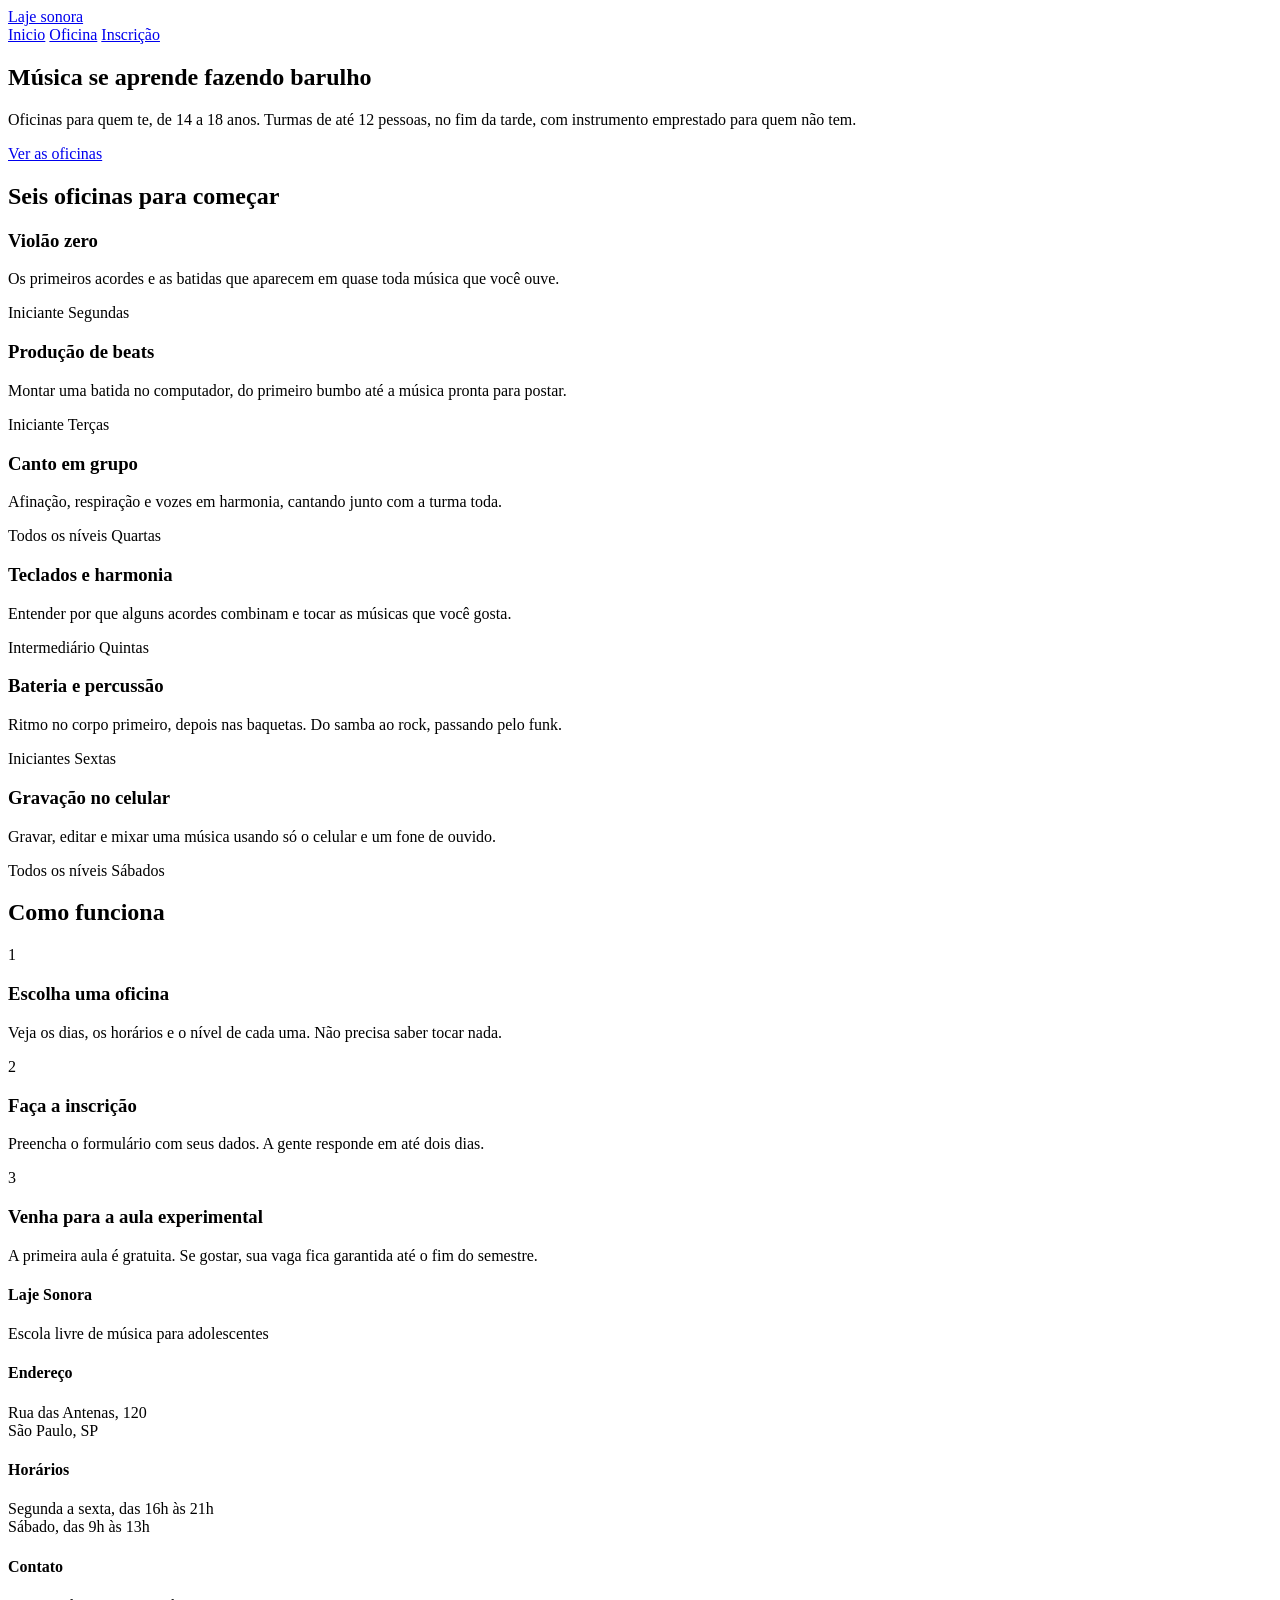
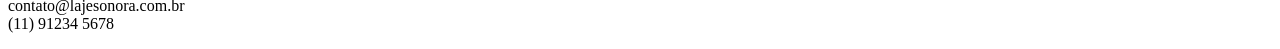
==== index.html @ 454affb0 "Initial commit" ====
<!DOCTYPE html>
<html lang="pt-BR">
<head>
    <meta charset="UTF-8">
    <meta name="viewport" content="width=device-width, initial-scale=1.0">
    <title>Laje sonora | inicio</title>
    <link rel="preconnect" href="https://fonts.googleapis.com">
    <link rel="preconnect" href="https://fonts.gstatic.com" crossorigin>
    <link href="https://fonts.googleapis.com/css2?family=Big+Shoulders:opsz,wght@10..72,100..900&display=swap" rel="stylesheet">
    <link rel="stylesheet" href="index.css">
</head>
<body>
    <header class="conteudo topo">
        <a href="index.html" class="logo">Laje sonora</a>

        <nav class="menu">
            <a href="index.html" class="atual">Inicio</a>
            <a href="oficinas.html" class="">Oficina</a>
            <a href="inscricao.html" class="">Inscrição</a>
        </nav>
    </header>

    <main>
        <section class="conteudo cartazes">
            <div class="cartaz" class="cartaz-principal">
                <h1>Música se aprende fazendo barulho</h1>
            </div>
            <div class="cartaz" class="cartaz-lateral">
                <p>Oficinas para quem te, de 14 a 18 anos. Turmas de até 12 pessoas, no fim da tarde, com instrumento emprestado para quem não tem.</p>
                <a href="oficinas.html" class="botao">Ver as oficinas</a>
            </div>
        </section>
        
        <section class="conteudo" class="secao">
            <h2>Seis oficinas para começar</h2>

            <div class="cards">
                <article class="card">
                    <div class="foto foto-azul"></div>

                    <div class="card-texto">
                        <h3>Violão zero</h3>
                        <p>Os primeiros acordes e as batidas que aparecem em quase toda música que você ouve.</p>
                        <div class="card-info">
                            <span>Iniciante</span>
                            <span>Segundas</span>
                        </div>
                    </div>
                </article>
                <article class="card">
                    <div class="foto foto-amarela"></div>

                    <div class="card-texto">
                        <h3>Produção de beats</h3>
                        <p>Montar uma batida no computador, do primeiro bumbo até a música pronta para postar.</p>
                        <div class="card-info">
                            <span>Iniciante</span>
                            <span>Terças</span>
                        </div>
                    </div>
                </article>
                <article class="card">
                    <div class="foto foto-tinta"></div>

                    <div class="card-texto">
                        <h3>Canto em grupo</h3>
                        <p>Afinação, respiração e vozes em harmonia, cantando junto com a turma toda.</p>
                        <div class="card-info">
                            <span>Todos os níveis</span>
                            <span>Quartas</span>
                        </div>
                    </div>
                </article>
                <article class="card">
                    <div class="foto"></div>

                    <div class="card-texto">
                        <h3>Teclados e harmonia</h3>
                        <p>Entender por que alguns acordes combinam e tocar as músicas que você gosta.</p>
                        <div class="card-info">
                            <span>Intermediário</span>
                            <span>Quintas</span>
                        </div>
                    </div>
                </article>
                <article class="card">
                    <div class="foto foto-azul"></div>

                    <div class="card-texto">
                        <h3>Bateria e percussão</h3>
                        <p>Ritmo no corpo primeiro, depois nas baquetas. Do samba ao rock, passando pelo funk.</p>
                        <div class="card-info">
                            <span>Iniciantes</span>
                            <span>Sextas</span>
                        </div>
                    </div>
                </article>
                <article class="card">
                    <div class="foto foto-amarela"></div>

                    <div class="card-texto">
                        <h3>Gravação no celular</h3>
                        <p>Gravar, editar e mixar uma música usando só o celular e um fone de ouvido.</p>
                        <div class="card-info">
                            <span>Todos os níveis</span>
                            <span>Sábados</span>
                        </div>
                    </div>
                </article>
            </div>
        </section>
        <section class="conteudo secao">
            <h2 class="titulo-secao">Como funciona</h2>
            
            <div class="passos">
                <div class="passo">
                    <p class="passo-numero">1</p>
                    <h3>Escolha uma oficina</h3>
                    <p>Veja os dias, os horários e o nível de cada uma. Não precisa saber tocar nada.</p>
                </div>
                <div class="passo">
                    <p class="passo-numero">2</p>
                    <h3>Faça a inscrição</h3>
                    <p>Preencha o formulário com seus dados. A gente responde em até dois dias.</p>
                </div>
                <div class="passo">
                    <p class="passo-numero">3</p>
                    <h3>Venha para a aula experimental</h3>
                    <p>A primeira aula é gratuita. Se gostar, sua vaga fica garantida até o fim do semestre.</p>
                </div>
            </div>
        </section>
    </main>
    <footer class="rodape">
        <div class="conteudo rodape-coluna">
            <div class="rodape-coluna">
                <h4>Laje Sonora</h4>
                <p>Escola livre de música para adolescentes</p>
            </div>
            <div class="rodape-coluna">
                <h4>Endereço</h4>
                <p>Rua das Antenas, 120 <br> São Paulo, SP</p>
            </div>
            <div class="rodape-coluna">
                <h4>Horários</h4>
                <p>Segunda a sexta, das 16h às 21h <br> Sábado, das 9h às 13h</p>
            </div>
            <div class="rodape-coluna">
                <h4>Contato</h4>
                <p>contato@lajesonora.com.br <br> (11) 91234 5678</p>
            </div>
        </div>
    </footer>
</body>
</html>
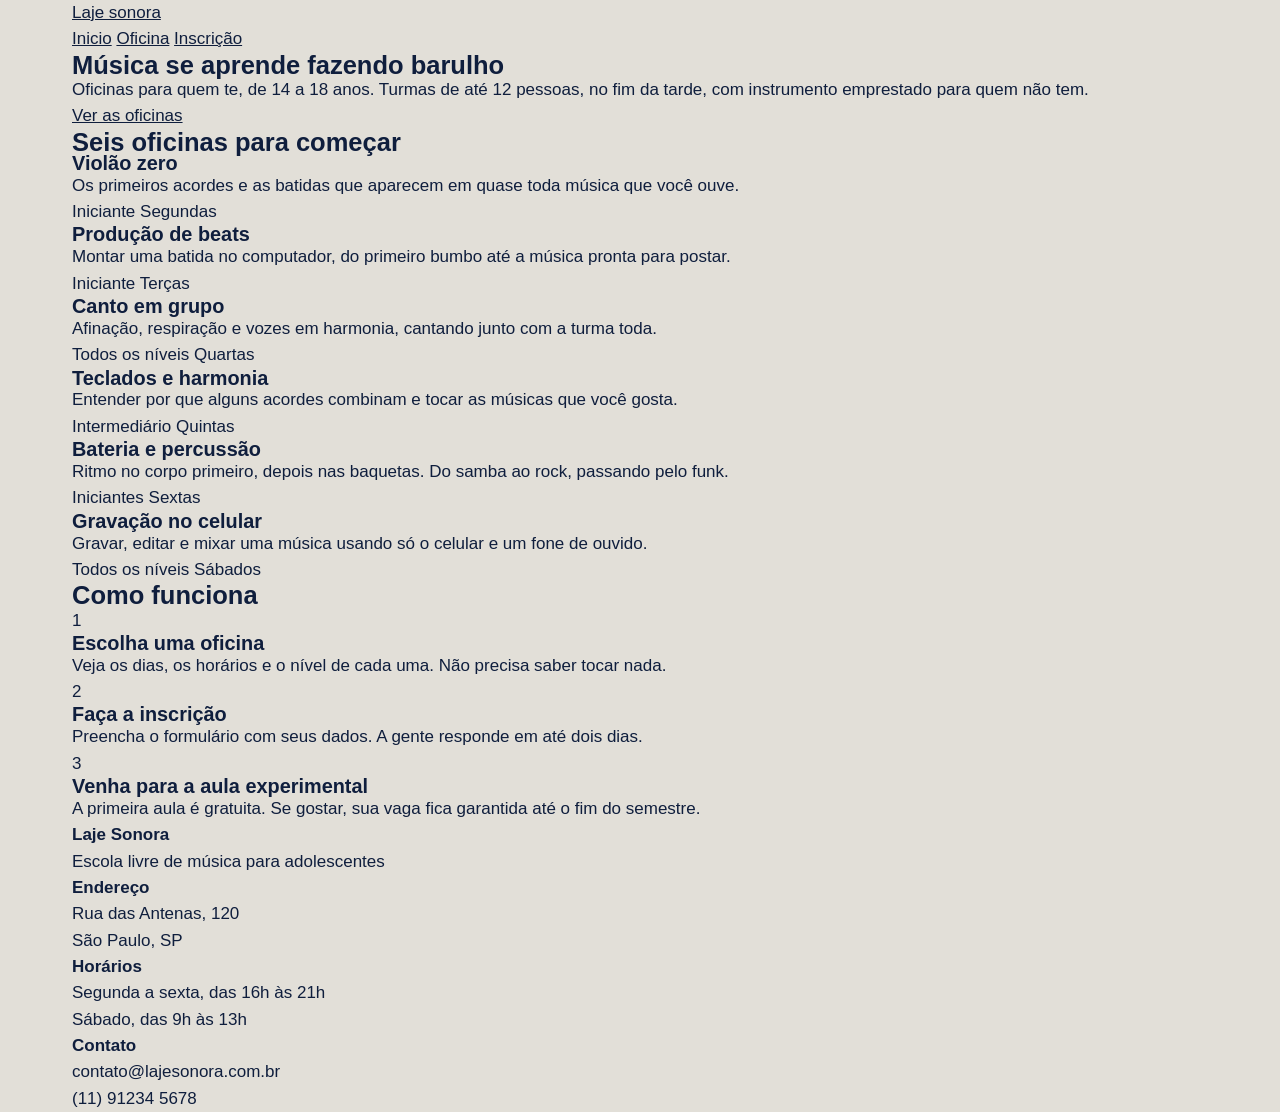
==== commit a11453a8: "CSS geral: reset, variáveis e fontes" ====
--- a/index.html
+++ b/index.html
@@ -10,6 +10,7 @@
     <link rel="stylesheet" href="index.css">
 </head>
 <body>
+    
     <header class="conteudo topo">
         <a href="index.html" class="logo">Laje sonora</a>
 
@@ -131,6 +132,7 @@
             </div>
         </section>
     </main>
+
     <footer class="rodape">
         <div class="conteudo rodape-coluna">
             <div class="rodape-coluna">
--- a/index.css
+++ b/index.css
@@ -0,0 +1,42 @@
+* {
+    margin: 0;
+    padding: 0;
+    box-sizing: border-box;
+}
+
+:root {
+    --concreto: #E2DFD8;
+    --concreto-escuro: #CBC7BE;
+    --tinta: #0F1E3D;
+    --caixa-dagua: #1F5FBF;
+    --fita: #F3C623;
+    --branco: #FFFFFF;
+
+    --fonte-cartaz: "Big Shoulders", "Arial Narrow", sans-serif;
+    --fonte-texto: "Archivo", "Arial", sans-serif;
+}
+
+body {
+    background: var(--concreto);
+    color: var(--tinta);
+    font-family: var(--fonte-texto);
+    font-size: 17px;
+    line-height: 1.55;
+}
+
+a {
+    color: inherit;;
+}
+
+h1, h2, h3{
+    font-family: var(--fonte-cartaz);
+    font-weight: 900;
+    line-height: 0.95;
+    text-decoration: none;
+}
+
+.conteudo {
+    max-width: 1200px;
+    margin-inline: auto;
+    padding-inline: 32px;
+}
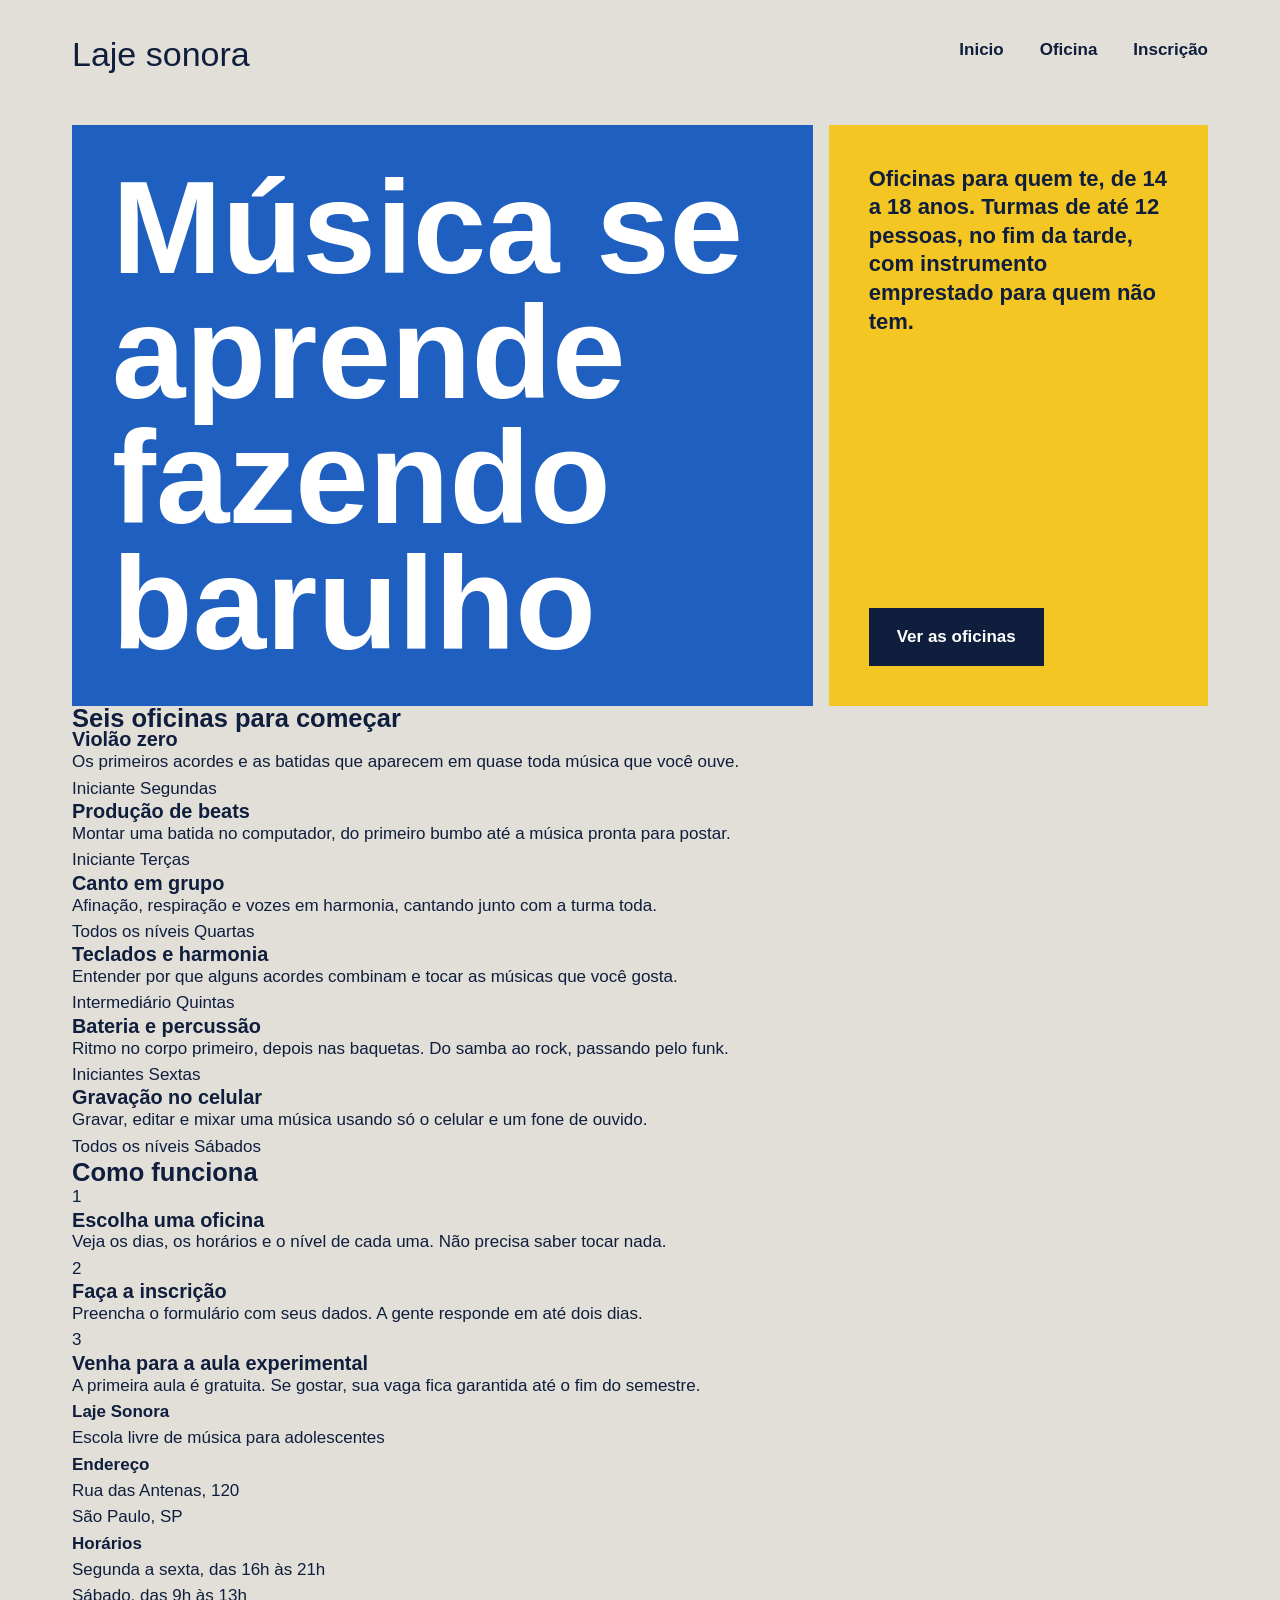
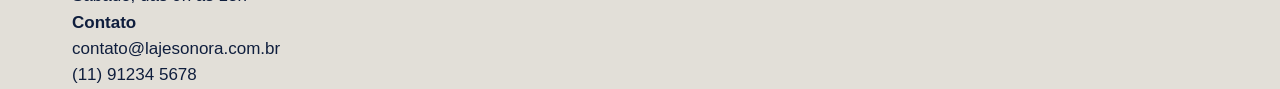
==== commit 6cb26610: "Cartazes do topo" ====
--- a/index.html
+++ b/index.html
@@ -23,16 +23,16 @@
 
     <main>
         <section class="conteudo cartazes">
-            <div class="cartaz" class="cartaz-principal">
+            <div class="cartaz cartaz-principal">
                 <h1>Música se aprende fazendo barulho</h1>
             </div>
-            <div class="cartaz" class="cartaz-lateral">
+            <div class="cartaz cartaz-lateral">
                 <p>Oficinas para quem te, de 14 a 18 anos. Turmas de até 12 pessoas, no fim da tarde, com instrumento emprestado para quem não tem.</p>
                 <a href="oficinas.html" class="botao">Ver as oficinas</a>
             </div>
         </section>
         
-        <section class="conteudo" class="secao">
+        <section class="conteudo secao">
             <h2>Seis oficinas para começar</h2>
 
             <div class="cards">
--- a/index.css
+++ b/index.css
@@ -13,7 +13,7 @@
     --branco: #FFFFFF;
 
     --fonte-cartaz: "Big Shoulders", "Arial Narrow", sans-serif;
-    --fonte-texto: "Archivo", "Arial", sans-serif;
+    --fonte-texto: "Archivo", Arial, sans-serif;
 }
 
 body {
@@ -32,7 +32,6 @@
     font-family: var(--fonte-cartaz);
     font-weight: 900;
     line-height: 0.95;
-    text-decoration: none;
 }
 
 .conteudo {
@@ -40,3 +39,95 @@
     margin-inline: auto;
     padding-inline: 32px;
 }
+
+
+.topo {
+    padding-block: 28px;
+    display: flex;
+    justify-content: space-between;
+    align-items: center;
+}
+
+.logo {
+    font-family: var(--fonte-cartaz);
+    font-size: 34px;
+    font-weight: 900px;
+    text-decoration: none;
+}
+
+.menu {
+    display: flex;
+    gap: 36px;
+}
+
+.menu a{
+    font-weight: 600;
+    text-decoration: none;
+    padding-bottom: 4px;
+    border-bottom: 4px solid transparent;
+}
+
+.menu a:hover {
+    border-bottom-color: var(--tinta) ;
+}
+
+.menu a.atual:hover {
+    border-bottom-color: var(--fita);
+}
+
+.cartazes {
+    margin-top: 16px;
+    display: flex;
+    gap: 16px;
+}
+
+.cartaz {
+    padding: 40px;
+}
+
+.cartaz-principal {
+    background: var(--caixa-dagua);
+    color: var(--branco);
+    flex: 2;
+}
+
+.cartaz-principal h1{
+    font-size: 132px;
+    width: 9ch;
+}
+
+.cartaz-lateral {
+    background: var(--fita);
+    flex: 1;
+    display: flex;
+    flex-direction: column;
+    justify-content: space-between;
+    gap: 32px;
+    align-items: flex-start;
+}
+
+.cartaz-lateral p {
+    font-size: 22px;
+    font-weight: 600;
+    line-height: 1.3;
+}
+
+.botao {
+    background: var(--tinta);
+    color: var(--branco);
+    font-weight: 700;
+    text-decoration: none;
+    padding: 16px 28px;
+    border: none;
+    font-family: var(--fonte-texto);
+    font-size: 17px;
+    cursor: pointer;
+}
+
+.botao:hover {
+    background: var(--caixa-dagua);
+}
+
+.cartaz-lateral {
+    align-items: flex-start;
+}
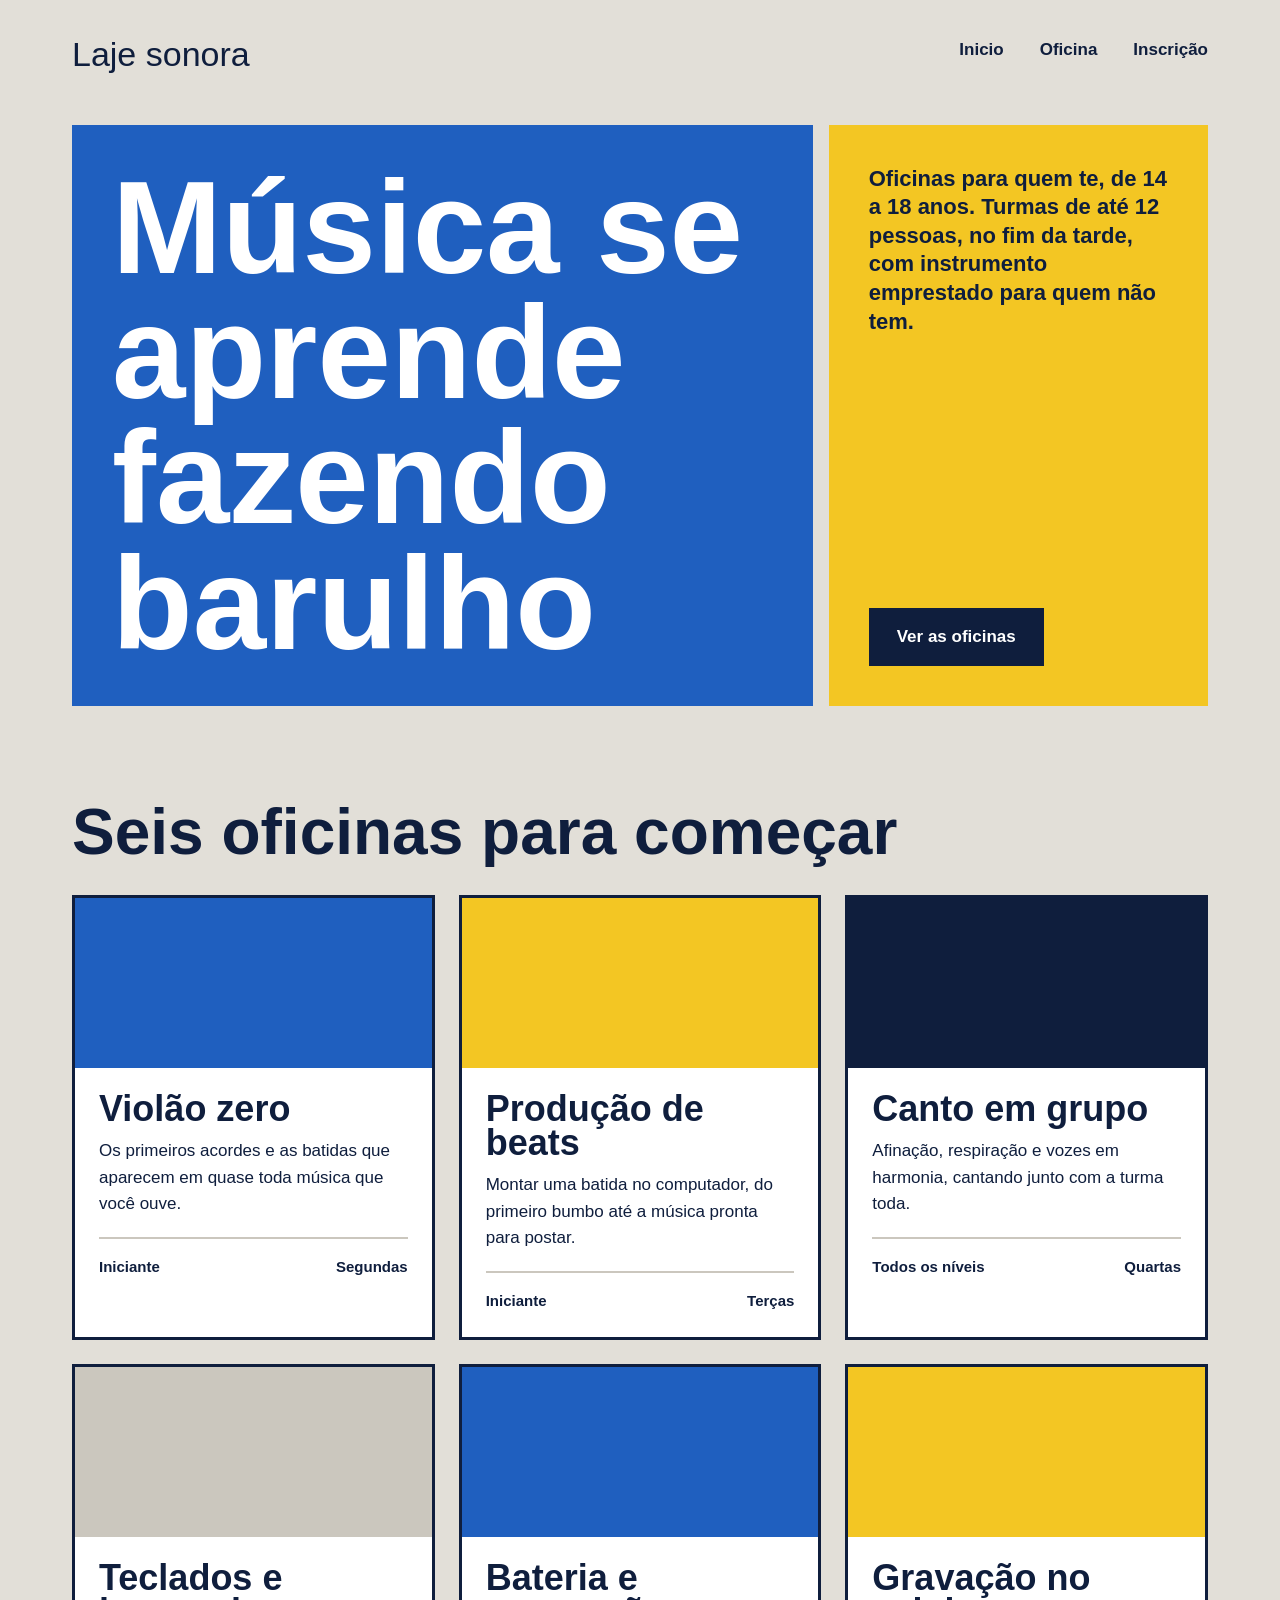
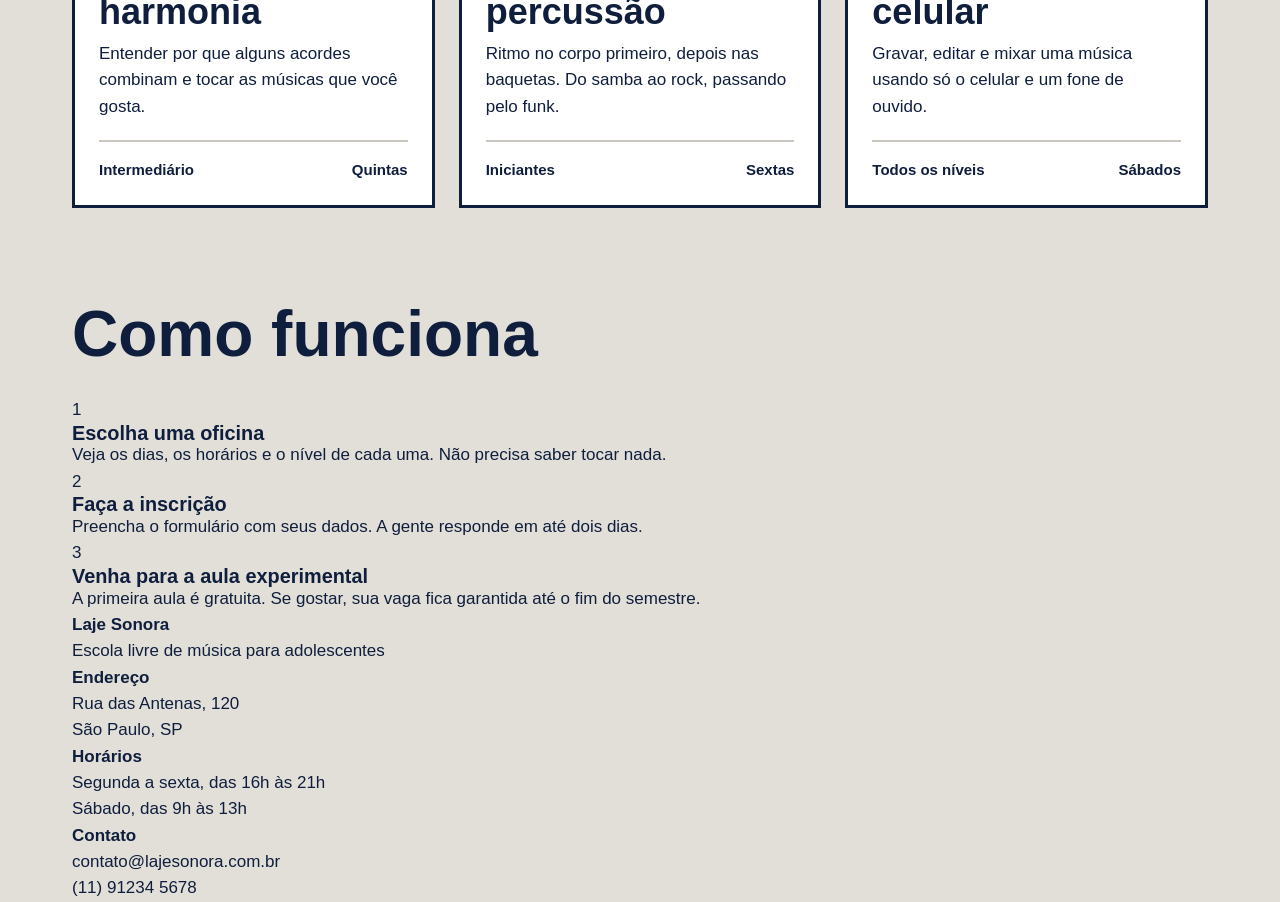
==== commit 1e41dea2: "Cards das oficinas" ====
--- a/index.html
+++ b/index.html
@@ -33,7 +33,7 @@
         </section>
         
         <section class="conteudo secao">
-            <h2>Seis oficinas para começar</h2>
+            <h2 class="titulo-secao">Seis oficinas para começar</h2>
 
             <div class="cards">
                 <article class="card">
--- a/index.css
+++ b/index.css
@@ -130,4 +130,64 @@
 
 .cartaz-lateral {
     align-items: flex-start;
+}
+
+.secao {
+    margin-top: 96px;
+}
+
+.titulo-secao {
+    font-size: 64px;
+    margin-bottom: 32px;
+}
+
+.cards {
+    display: flex;
+    flex-wrap: wrap;
+    gap: 24px;
+}
+
+.card {
+    background: var(--branco);
+    border: 3px solid var(--tinta);
+    flex: 1 1 340px;
+}
+
+.card .foto {
+    height: 170px;
+}
+
+.foto {
+    background: var(--concreto-escuro);
+}
+
+.foto-azul {
+    background: var(--caixa-dagua);
+}
+
+.foto-amarela {
+    background: var(--fita);
+}
+
+.foto-tinta {
+    background: var(--tinta);
+}
+
+.card-texto {
+    padding: 24px;
+}
+
+.card h3 {
+    font-size: 36px;
+    margin-bottom: 12px;
+}
+
+.card-info {
+    margin-top: 20px;
+    padding-top: 16px;
+    border-top: 2px solid var(--concreto-escuro);
+    font-weight: 600;
+    font-size: 15px;
+    display: flex;
+    justify-content: space-between;
 }
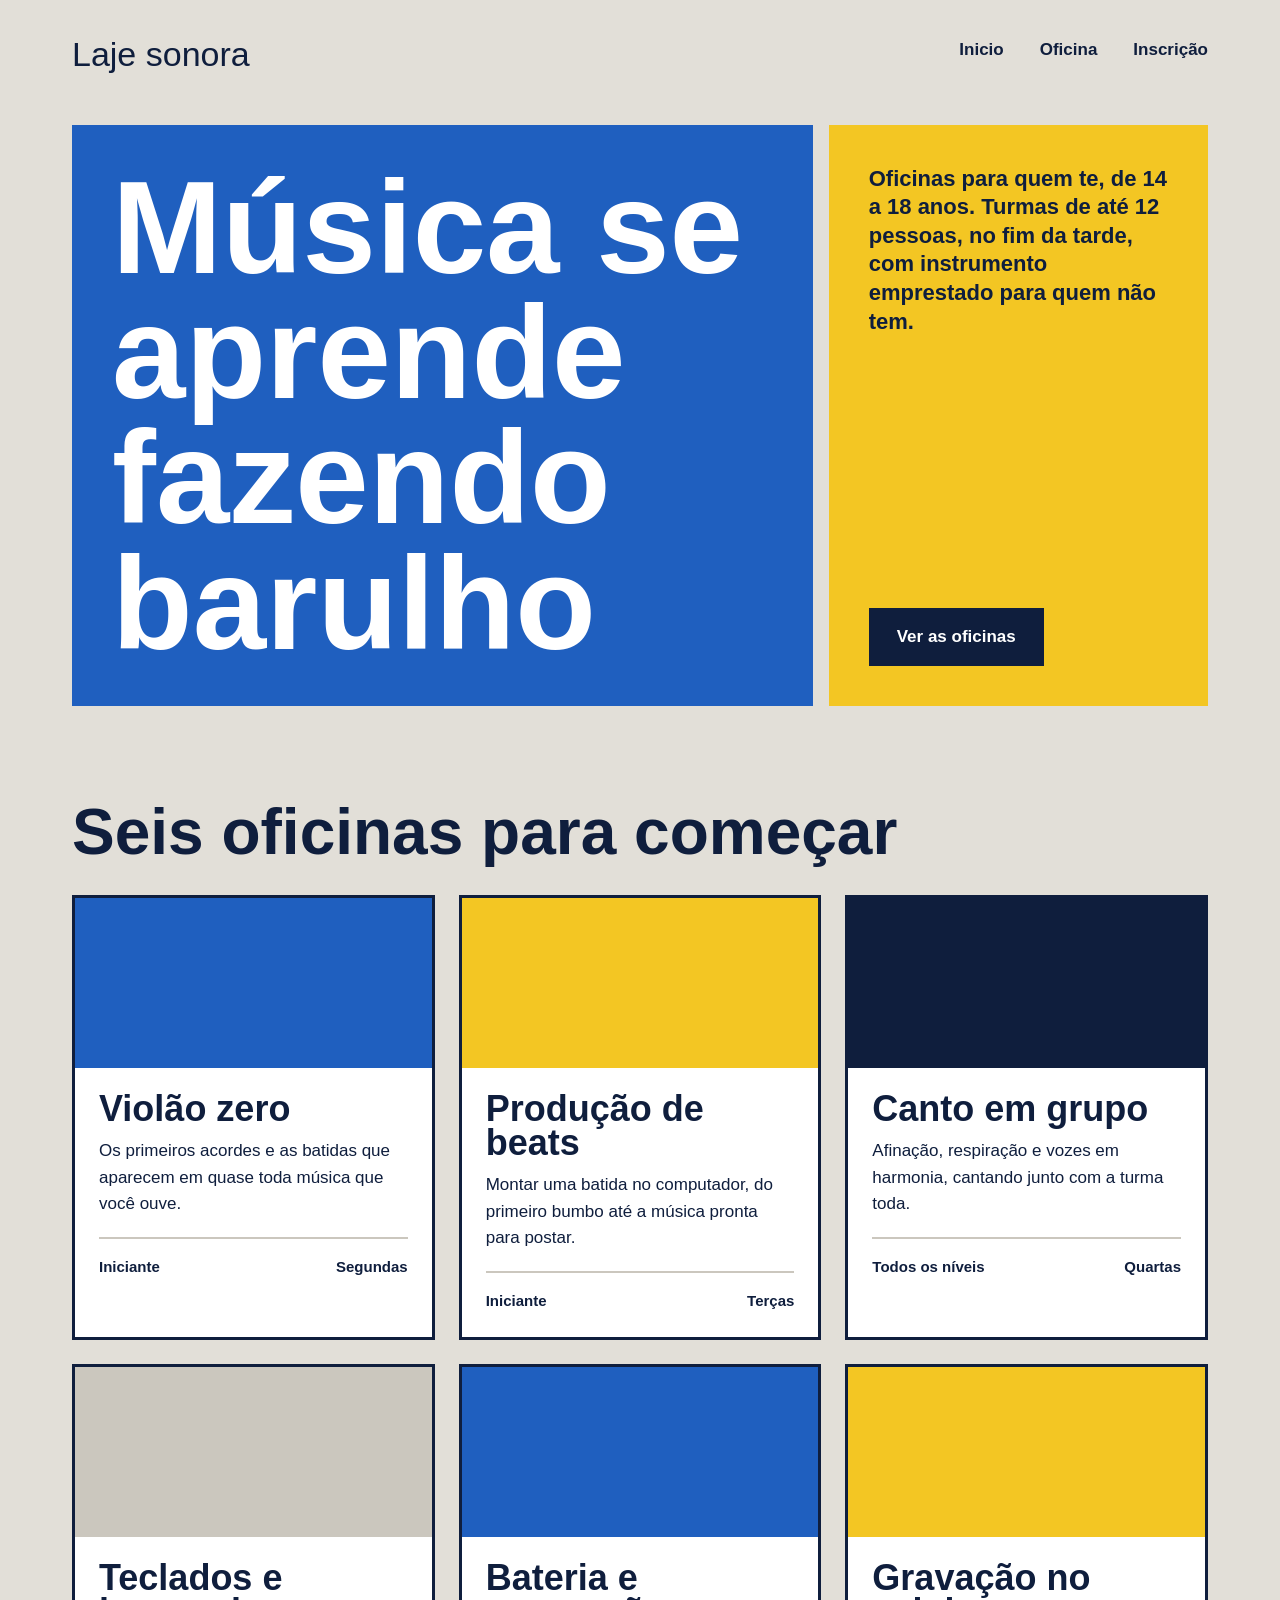
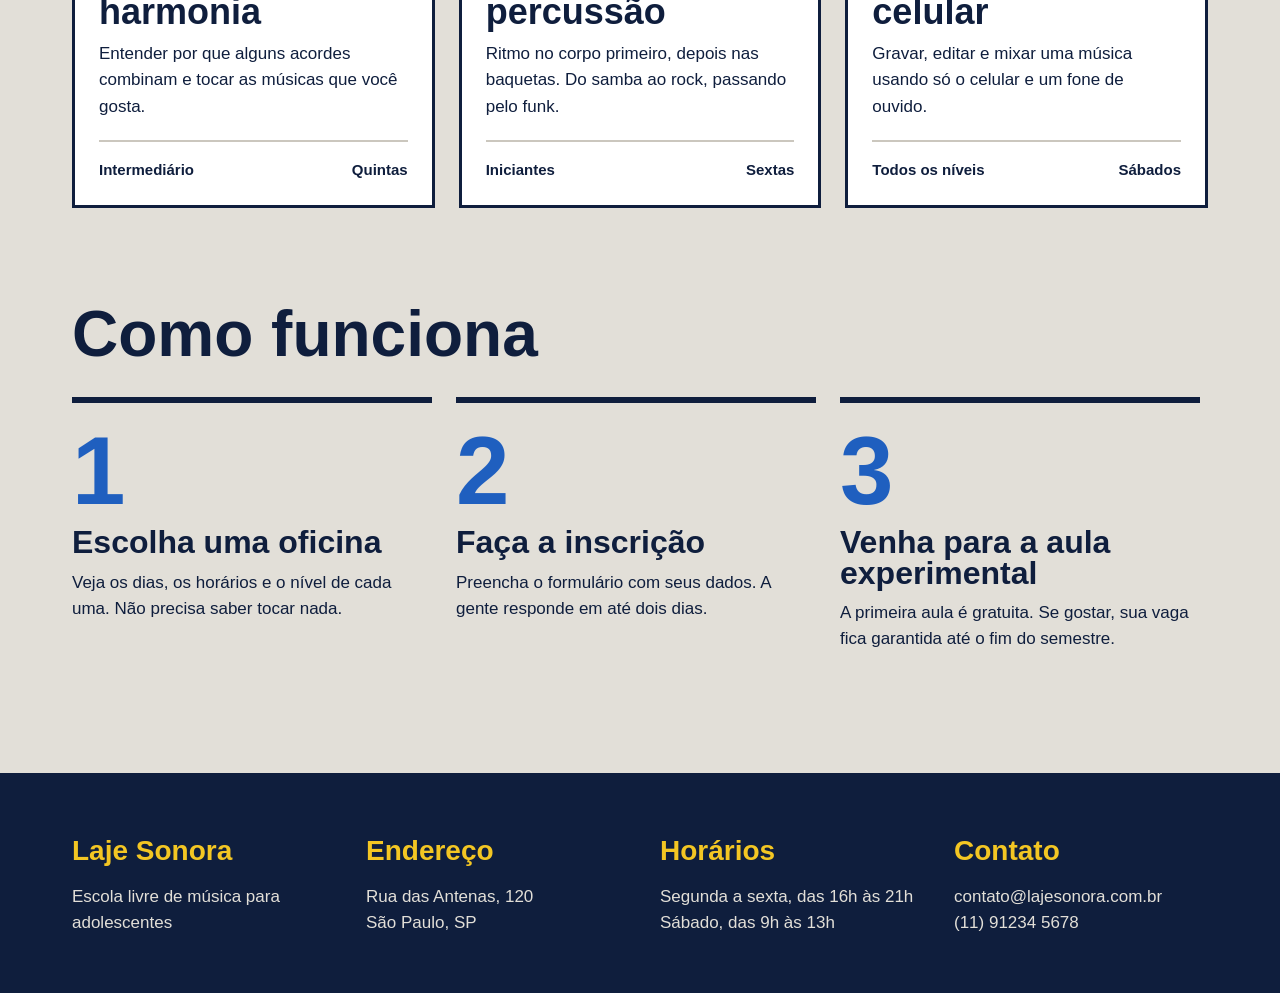
==== commit c1623825: "Página inicial pronta" ====
--- a/index.html
+++ b/index.html
@@ -134,7 +134,7 @@
     </main>
 
     <footer class="rodape">
-        <div class="conteudo rodape-coluna">
+        <div class="conteudo rodape-colunas">
             <div class="rodape-coluna">
                 <h4>Laje Sonora</h4>
                 <p>Escola livre de música para adolescentes</p>
--- a/index.css
+++ b/index.css
@@ -190,4 +190,53 @@
     font-size: 15px;
     display: flex;
     justify-content: space-between;
+}
+
+.passos {
+    display: flex;
+    flex-wrap: wrap;
+    gap: 24px;
+}
+
+.passo {
+    border-top: 6px solid var(--tinta);
+    padding-top: 20px;
+    max-width: 360px;
+}
+
+.passo-numero {
+    font-family: var(--fonte-cartaz);
+    font-size: 96px;
+    font-weight: 900;
+    line-height: 1;
+    color: var(--caixa-dagua);
+}
+
+.passo h3 {
+    font-size: 32px;
+    margin-block: 8px 12px ;
+}
+
+.rodape {
+    margin-top: 120px;
+    background: var(--tinta);
+    color: var(--concreto);
+    padding: 56px 0px;
+}
+
+.rodape-colunas {
+    display: flex;
+    gap: 40px;
+}
+
+.rodape-coluna {
+    justify-content: space-between;
+    min-width: 254px;
+}
+
+.rodape h4 {
+    font-family: var(--fonte-cartaz);
+    font-size: 28px;
+    color: var(--fita);
+    margin-bottom: 12px;
 }
